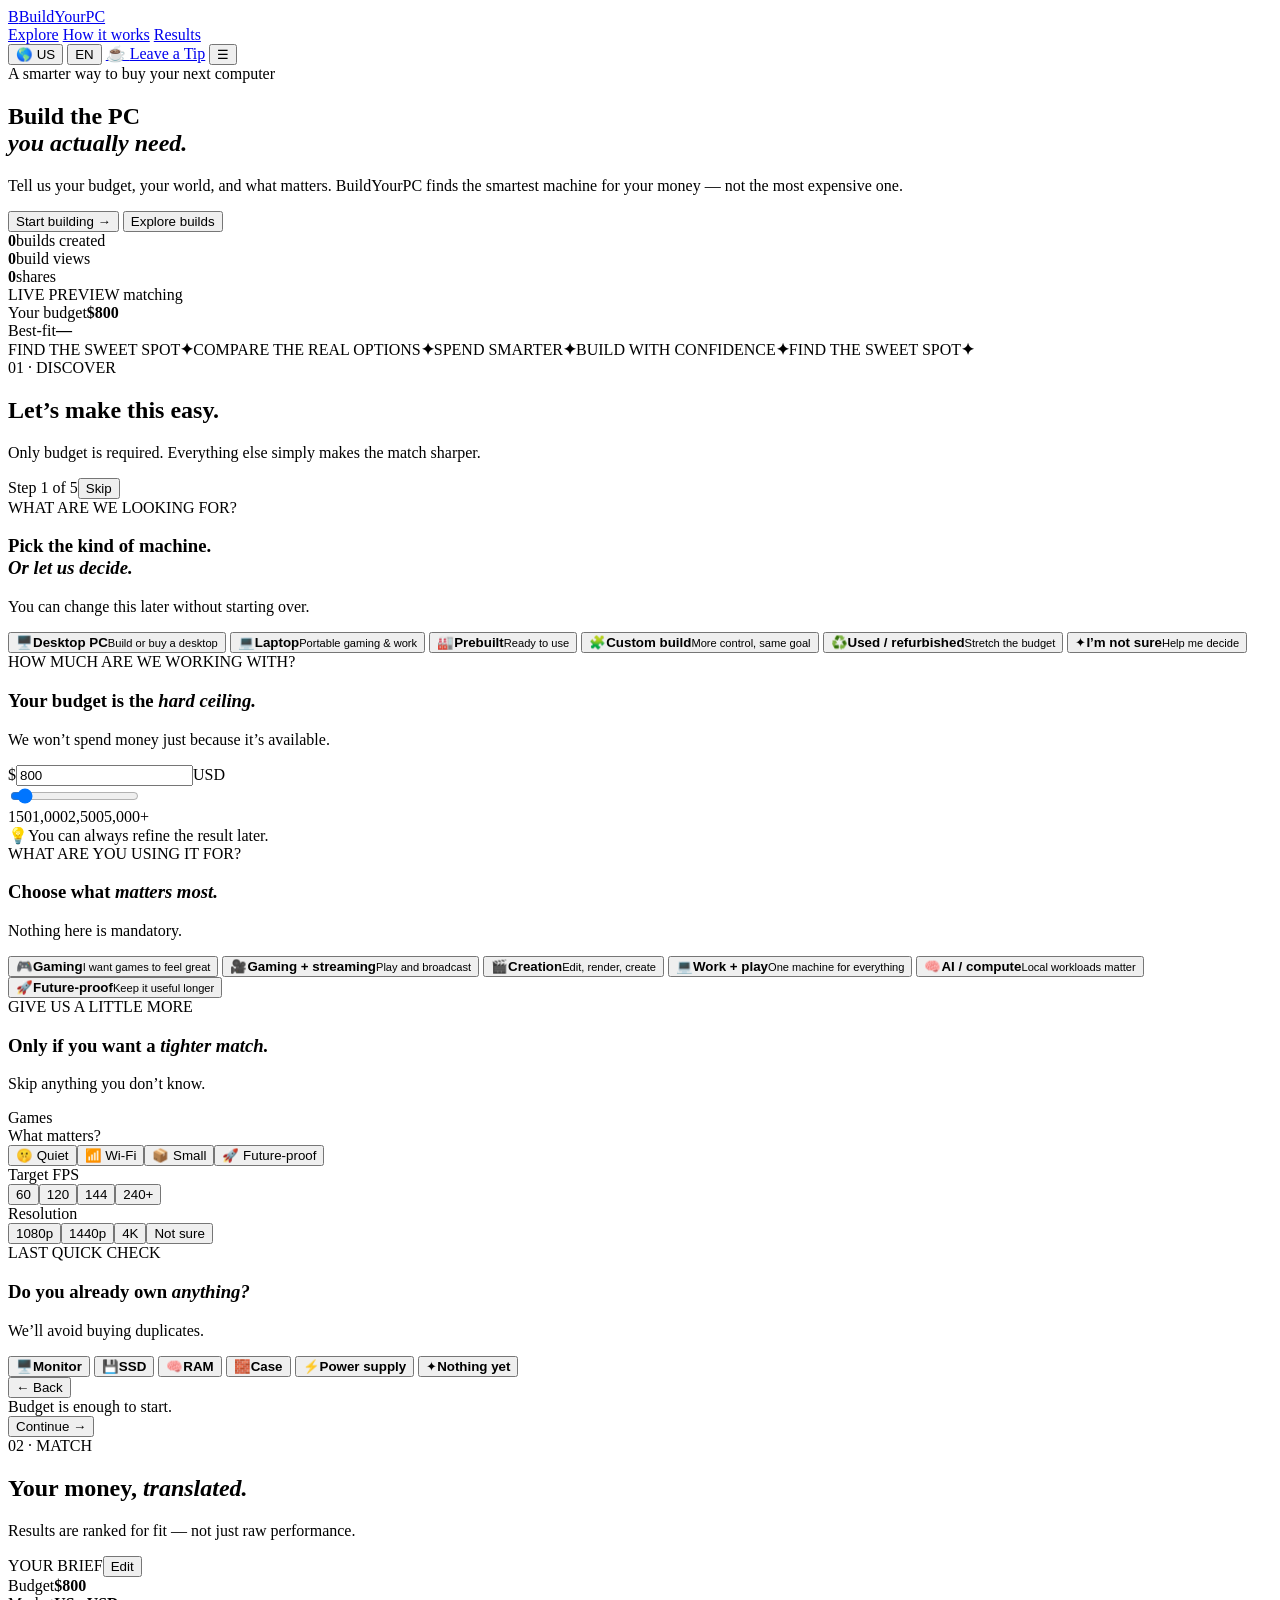
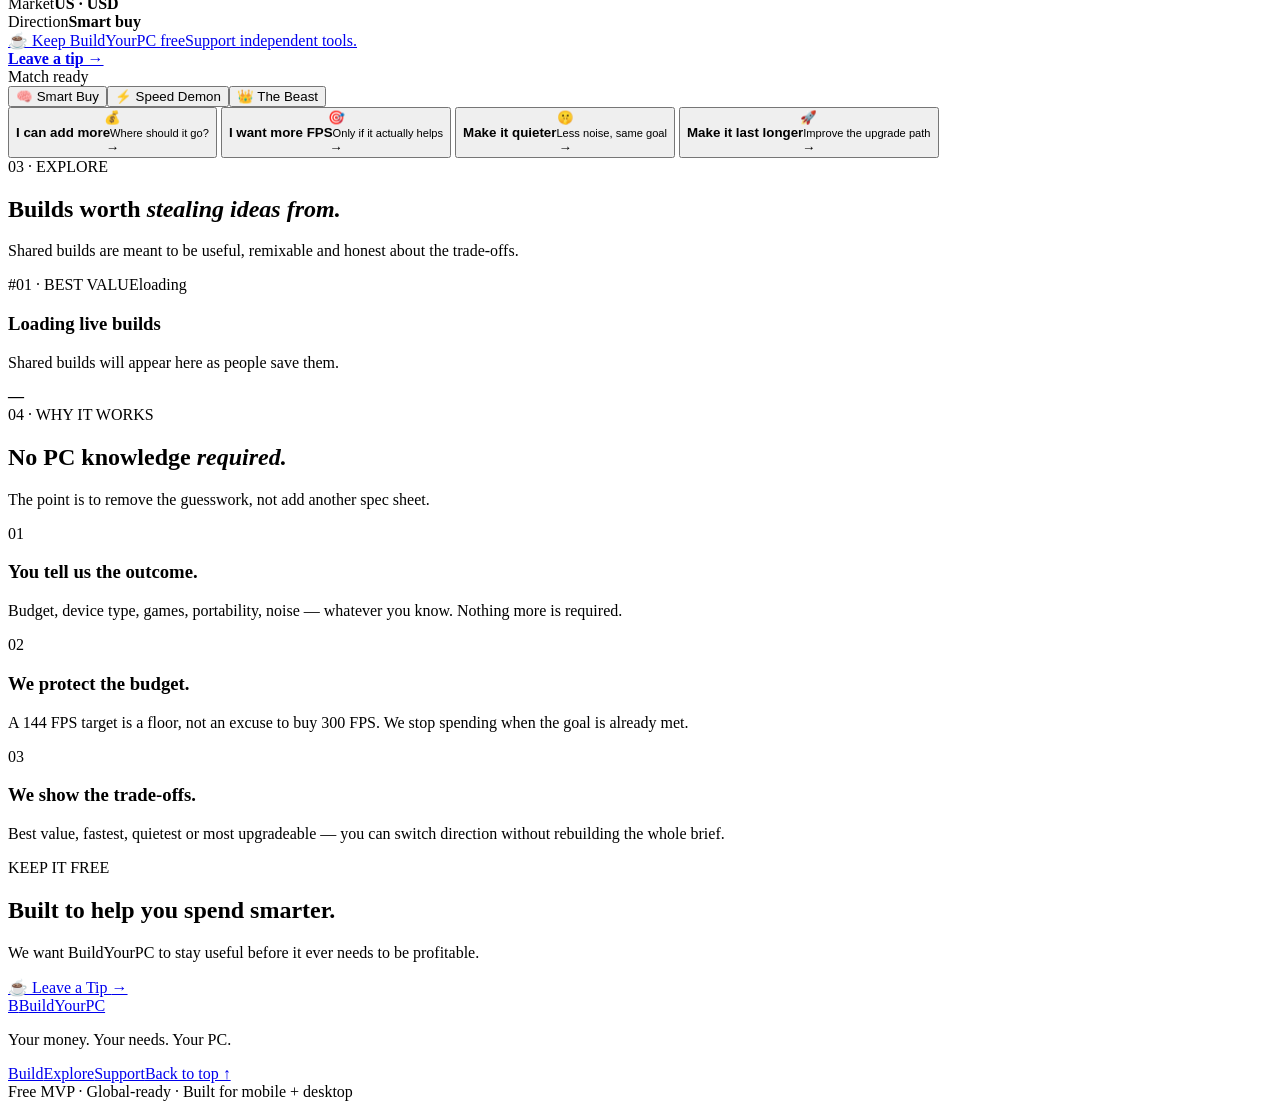
==== frontend/index.html @ 0875a418 "Add files via upload" ====
<!doctype html>
<html lang="en">
<head>
<script>(function(){try{const l=localStorage.getItem("byp_language");const rtl=["ar","ur","fa","he"];if(l){document.documentElement.lang=l;document.documentElement.dir=rtl.includes(l)?"rtl":"ltr"}}catch(e){}})();</script>
  <meta charset="utf-8">
  <meta name="viewport" content="width=device-width, initial-scale=1, viewport-fit=cover">
  <meta name="description" content="BuildYourPC finds the PC, laptop or prebuilt that fits your budget, needs, games and market.">
  <meta property="og:title" content="BuildYourPC — Your money. Your needs. Your PC.">
  <meta property="og:description" content="Discover the smartest PC for your money, compare prices and share your build.">
  <meta name="theme-color" content="#08080b">
  <title>BuildYourPC — Your money. Your needs. Your PC.</title>
  <link rel="icon" href="data:image/svg+xml,<svg xmlns=%22http://www.w3.org/2000/svg%22 viewBox=%220 0 100 100%22><rect width=%22100%22 height=%22100%22 rx=%2228%22 fill=%22%2308080b%22/><path d=%22M25 56c0-16 12-30 28-30h22v16H53c-7 0-12 6-12 14s5 14 12 14h22v16H53c-16 0-28-14-28-30Z%22 fill=%22%239b5cff%22/></svg>">
  <link rel="preconnect" href="https://fonts.googleapis.com">
  <link rel="preconnect" href="https://fonts.gstatic.com" crossorigin>
  <link href="https://fonts.googleapis.com/css2?family=Inter:wght@400;500;600;700;800&family=Manrope:wght@600;700;800&display=swap" rel="stylesheet">
  <link rel="stylesheet" href="/styles.css?v=6">
</head>
<body>
<div id="toast" class="toast" role="status" aria-live="polite"></div>
<div class="ambient ambient-a"></div><div class="ambient ambient-b"></div>

<header class="topbar">
  <a class="brand" href="#top" aria-label="BuildYourPC home">
    <span class="brand-mark">B</span><span>BuildYourPC</span>
  </a>
  <nav class="desktop-nav">
    <a href="#explore">Explore</a>
    <a href="#how">How it works</a>
    <a href="#results">Results</a>
  </nav>
  <div class="top-actions">
    <button class="icon-btn" id="countryBtn" aria-haspopup="dialog" aria-label="Change country">🌎 <span id="countryLabel">US</span></button>
    <button class="icon-btn" id="langBtn" aria-haspopup="dialog" aria-label="Change language">EN</button>
    <a class="tip-btn" href="https://ko-fi.com/simbawwyy00" target="_blank" rel="noopener">☕ <span>Leave a Tip</span></a>
    <button class="mobile-menu" id="menuBtn" aria-label="Open menu">☰</button>
  </div>
</header>

<main id="top">
  <section class="hero shell">
    <div class="hero-copy reveal">
      <div class="eyebrow"><span class="live-dot"></span> A smarter way to buy your next computer</div>
      <h1>Build the PC<br><em>you actually need.</em></h1>
      <p class="hero-sub">Tell us your budget, your world, and what matters. BuildYourPC finds the smartest machine for your money — not the most expensive one.</p>
      <div class="hero-ctas">
        <button class="primary-btn" id="startBtn">Start building <span>→</span></button>
        <button class="ghost-btn" id="exploreBtn">Explore builds</button>
      </div>
      <div class="hero-proof">
        <div><strong id="statBuilds">0</strong><span>builds created</span></div>
        <div><strong id="statViews">0</strong><span>build views</span></div>
        <div><strong id="statShares">0</strong><span>shares</span></div>
      </div>
    </div>
    <div class="hero-visual reveal delay-1">
      <div class="hero-orbit orbit-1"></div><div class="hero-orbit orbit-2"></div>
      <div class="build-preview-card">
        <div class="preview-top"><span class="tiny-label">LIVE PREVIEW</span><span class="status-pill"><i></i> matching</span></div>
        <div class="pc-silhouette">
          <div class="pc-frame"><div class="pc-window"></div><div class="pc-light"></div><div class="pc-bars"><span></span><span></span><span></span></div></div>
          <div class="pc-screen"><div class="screen-glow"></div><div class="screen-lines"><span></span><span></span><span></span></div></div>
        </div>
        <div class="preview-bottom"><div><span class="muted">Your budget</span><strong id="heroBudget">$800</strong></div><div><span class="muted">Best-fit</span><strong id="heroFit">—</strong></div></div>
      </div>
    </div>
  </section>

  <section class="marquee-band"><div class="marquee-track"><span>FIND THE SWEET SPOT</span><b>✦</b><span>COMPARE THE REAL OPTIONS</span><b>✦</b><span>SPEND SMARTER</span><b>✦</b><span>BUILD WITH CONFIDENCE</span><b>✦</b><span>FIND THE SWEET SPOT</span><b>✦</b></div></section>

  <section class="section shell" id="builder">
    <div class="section-head reveal"><div><span class="section-kicker">01 · DISCOVER</span><h2>Let’s make this easy.</h2></div><p>Only budget is required. Everything else simply makes the match sharper.</p></div>

    <div class="wizard-card reveal delay-1">
      <div class="wizard-progress"><div class="wizard-progress-fill" id="progressFill"></div></div>
      <div class="wizard-meta"><span id="stepLabel">Step 1 of 5</span><button class="mini-link" id="skipStep">Skip</button></div>

      <div class="wizard-step active" data-step="1">
        <div class="step-copy"><span class="step-kicker">WHAT ARE WE LOOKING FOR?</span><h3>Pick the kind of machine.<br><em>Or let us decide.</em></h3><p>You can change this later without starting over.</p></div>
        <div class="choice-grid device-grid">
          <button class="choice-card" data-device="desktop"><span class="choice-icon">🖥️</span><strong>Desktop PC</strong><small>Build or buy a desktop</small></button>
          <button class="choice-card" data-device="laptop"><span class="choice-icon">💻</span><strong>Laptop</strong><small>Portable gaming & work</small></button>
          <button class="choice-card" data-device="prebuilt"><span class="choice-icon">🏭</span><strong>Prebuilt</strong><small>Ready to use</small></button>
          <button class="choice-card" data-device="custom"><span class="choice-icon">🧩</span><strong>Custom build</strong><small>More control, same goal</small></button>
          <button class="choice-card" data-device="used"><span class="choice-icon">♻️</span><strong>Used / refurbished</strong><small>Stretch the budget</small></button>
          <button class="choice-card" data-device="not_sure"><span class="choice-icon">✦</span><strong>I’m not sure</strong><small>Help me decide</small></button>
        </div>
      </div>

      <div class="wizard-step" data-step="2">
        <div class="step-copy"><span class="step-kicker">HOW MUCH ARE WE WORKING WITH?</span><h3>Your budget is the <em>hard ceiling.</em></h3><p>We won’t spend money just because it’s available.</p></div>
        <div class="budget-zone">
          <div class="budget-display"><span id="currencySymbol">$</span><input id="budgetInput" inputmode="decimal" value="800" aria-label="Budget"><span class="budget-currency" id="budgetCurrency">USD</span></div>
          <input type="range" id="budgetSlider" min="150" max="10000" step="10" value="800" aria-label="Budget slider">
          <div class="range-labels"><span>150</span><span>1,000</span><span>2,500</span><span>5,000+</span></div>
          <div class="budget-note"><span>💡</span><span>You can always refine the result later.</span></div>
        </div>
      </div>

      <div class="wizard-step" data-step="3">
        <div class="step-copy"><span class="step-kicker">WHAT ARE YOU USING IT FOR?</span><h3>Choose what <em>matters most.</em></h3><p>Nothing here is mandatory.</p></div>
        <div class="choice-grid goal-grid">
          <button class="choice-card toggle-card" data-goal="Gaming"><span class="choice-icon">🎮</span><strong>Gaming</strong><small>I want games to feel great</small></button>
          <button class="choice-card toggle-card" data-goal="Streaming"><span class="choice-icon">🎥</span><strong>Gaming + streaming</strong><small>Play and broadcast</small></button>
          <button class="choice-card toggle-card" data-goal="Creation"><span class="choice-icon">🎬</span><strong>Creation</strong><small>Edit, render, create</small></button>
          <button class="choice-card toggle-card" data-goal="Work"><span class="choice-icon">💻</span><strong>Work + play</strong><small>One machine for everything</small></button>
          <button class="choice-card toggle-card" data-goal="AI"><span class="choice-icon">🧠</span><strong>AI / compute</strong><small>Local workloads matter</small></button>
          <button class="choice-card toggle-card" data-goal="Future-proof"><span class="choice-icon">🚀</span><strong>Future-proof</strong><small>Keep it useful longer</small></button>
        </div>
      </div>

      <div class="wizard-step" data-step="4">
        <div class="step-copy"><span class="step-kicker">GIVE US A LITTLE MORE</span><h3>Only if you want a <em>tighter match.</em></h3><p>Skip anything you don’t know.</p></div>
        <div class="optional-grid">
          <div class="mini-panel"><div class="panel-label">Games</div><div class="tag-cloud" id="gameTags"></div></div>
          <div class="mini-panel"><div class="panel-label">What matters?</div><div class="tag-cloud"><button class="tag" data-pref="Quiet">🤫 Quiet</button><button class="tag" data-pref="Wi-Fi">📶 Wi-Fi</button><button class="tag" data-pref="Small">📦 Small</button><button class="tag" data-pref="Future-proof">🚀 Future-proof</button></div></div>
          <div class="mini-panel"><div class="panel-label">Target FPS</div><div class="seg-row"><button class="seg" data-fps="60">60</button><button class="seg" data-fps="120">120</button><button class="seg" data-fps="144">144</button><button class="seg" data-fps="240">240+</button></div></div>
          <div class="mini-panel"><div class="panel-label">Resolution</div><div class="seg-row"><button class="seg" data-res="1080p">1080p</button><button class="seg" data-res="1440p">1440p</button><button class="seg" data-res="4K">4K</button><button class="seg" data-res="smart">Not sure</button></div></div>
          <div class="mini-panel laptop-extras" id="laptopExtras" hidden><div class="panel-label">Laptop priorities</div><div class="tag-cloud"><button class="tag" data-lpref="Lightweight">🪶 Lightweight</button><button class="tag" data-lpref="Long battery">🔋 Long battery</button><button class="tag" data-lpref="High refresh">⚡ High refresh</button><button class="tag" data-lpref="Large screen">🖥️ Large screen</button><button class="tag" data-lpref="Creator">🎨 Creator</button><button class="tag" data-lpref="Portable">🎒 Portable</button></div></div>
        </div>
      </div>

      <div class="wizard-step" data-step="5">
        <div class="step-copy"><span class="step-kicker">LAST QUICK CHECK</span><h3>Do you already own <em>anything?</em></h3><p>We’ll avoid buying duplicates.</p></div>
        <div class="choice-grid existing-grid">
          <button class="choice-card toggle-card" data-existing="Monitor"><span class="choice-icon">🖥️</span><strong>Monitor</strong></button>
          <button class="choice-card toggle-card" data-existing="SSD"><span class="choice-icon">💾</span><strong>SSD</strong></button>
          <button class="choice-card toggle-card" data-existing="RAM"><span class="choice-icon">🧠</span><strong>RAM</strong></button>
          <button class="choice-card toggle-card" data-existing="Case"><span class="choice-icon">🧱</span><strong>Case</strong></button>
          <button class="choice-card toggle-card" data-existing="PSU"><span class="choice-icon">⚡</span><strong>Power supply</strong></button>
          <button class="choice-card toggle-card" data-existing="Nothing"><span class="choice-icon">✦</span><strong>Nothing yet</strong></button>
        </div>
      </div>

      <div class="wizard-actions"><button class="back-btn" id="backBtn">← Back</button><div class="wizard-side-note" id="wizardNote">Budget is enough to start.</div><button class="primary-btn" id="nextBtn">Continue <span>→</span></button></div>
    </div>
  </section>

  <section class="section result-shell shell" id="results">
    <div class="section-head reveal"><div><span class="section-kicker">02 · MATCH</span><h2>Your money, <em>translated.</em></h2></div><p>Results are ranked for fit — not just raw performance.</p></div>
    <div class="result-layout">
      <aside class="result-summary reveal"><div class="summary-card"><div class="summary-top"><span class="tiny-label">YOUR BRIEF</span><button class="mini-link" id="editBtn">Edit</button></div><div id="briefChips" class="brief-chips"></div><div class="summary-budget"><span>Budget</span><strong id="summaryBudget">$800</strong></div><div class="summary-line"><span>Market</span><strong id="summaryMarket">US · USD</strong></div><div class="summary-line"><span>Direction</span><strong id="summaryDirection">Smart buy</strong></div></div><a class="tip-card" href="https://ko-fi.com/simbawwyy00" target="_blank" rel="noopener"><div><span class="tip-title">☕ Keep BuildYourPC free</span><span>Support independent tools.</span></div><strong>Leave a tip →</strong></a></aside>
      <div class="results-main">
        <div class="result-switcher reveal"><div class="result-title"><span class="live-dot"></span> Match ready</div><div class="preset-tabs"><button class="preset-tab active" data-preset="smart">🧠 Smart Buy</button><button class="preset-tab" data-preset="speed">⚡ Speed Demon</button><button class="preset-tab" data-preset="beast">👑 The Beast</button></div></div>
        <div id="resultCard" class="result-card reveal delay-1"></div>
        <div class="whatif-grid reveal delay-2">
          <button class="whatif-card" data-whatif="500"><span>💰</span><div><strong id="whatIfBudgetTitle">I can add more</strong><small>Where should it go?</small></div><b>→</b></button>
          <button class="whatif-card" data-whatif="fps"><span>🎯</span><div><strong>I want more FPS</strong><small>Only if it actually helps</small></div><b>→</b></button>
          <button class="whatif-card" data-whatif="quiet"><span>🤫</span><div><strong>Make it quieter</strong><small>Less noise, same goal</small></div><b>→</b></button>
          <button class="whatif-card" data-whatif="future"><span>🚀</span><div><strong>Make it last longer</strong><small>Improve the upgrade path</small></div><b>→</b></button>
        </div>
      </div>
    </div>
  </section>

  <section class="section shell" id="explore">
    <div class="section-head reveal"><div><span class="section-kicker">03 · EXPLORE</span><h2>Builds worth <em>stealing ideas from.</em></h2></div><p>Shared builds are meant to be useful, remixable and honest about the trade-offs.</p></div>
    <div class="explore-grid" id="exploreGrid">
      <article class="explore-card featured reveal"><div class="explore-top"><span class="rank-pill">#01 · BEST VALUE</span><span>loading</span></div><div class="fake-rig"><div class="fake-monitor"></div><div class="fake-case"></div><div class="fake-desk"></div></div><div class="explore-meta"><div><h3>Loading live builds</h3><p>Shared builds will appear here as people save them.</p></div><strong>—</strong></div></article>
    </div>
  </section>

  <section class="section shell" id="how">
    <div class="section-head reveal"><div><span class="section-kicker">04 · WHY IT WORKS</span><h2>No PC knowledge <em>required.</em></h2></div><p>The point is to remove the guesswork, not add another spec sheet.</p></div>
    <div class="how-grid">
      <article class="how-card reveal"><span>01</span><h3>You tell us the outcome.</h3><p>Budget, device type, games, portability, noise — whatever you know. Nothing more is required.</p></article>
      <article class="how-card reveal delay-1"><span>02</span><h3>We protect the budget.</h3><p>A 144 FPS target is a floor, not an excuse to buy 300 FPS. We stop spending when the goal is already met.</p></article>
      <article class="how-card reveal delay-2"><span>03</span><h3>We show the trade-offs.</h3><p>Best value, fastest, quietest or most upgradeable — you can switch direction without rebuilding the whole brief.</p></article>
    </div>
  </section>

  <section class="section shell tip-section">
    <div class="tip-large reveal"><div><span class="section-kicker">KEEP IT FREE</span><h2>Built to help you spend smarter.</h2><p>We want BuildYourPC to stay useful before it ever needs to be profitable.</p></div><a class="primary-btn" href="https://ko-fi.com/simbawwyy00" target="_blank" rel="noopener">☕ Leave a Tip <span>→</span></a></div>
  </section>
</main>

<footer class="footer shell"><div><a class="brand" href="#top"><span class="brand-mark">B</span><span>BuildYourPC</span></a><p>Your money. Your needs. Your PC.</p></div><div class="footer-links"><a href="#builder">Build</a><a href="#explore">Explore</a><a href="https://ko-fi.com/simbawwyy00" target="_blank" rel="noopener">Support</a><a href="#top">Back to top ↑</a></div><div class="footer-meta">Free MVP · Global-ready · Built for mobile + desktop</div></footer>

<div class="overlay" id="overlay" hidden></div>
<div class="language-dock" id="languageDock" hidden><div class="dock-head"><div><span class="section-kicker">LANGUAGE</span><h3>Speak your way.</h3></div><button class="close-dock" data-close>✕</button></div><input class="dock-search" id="langSearch" placeholder="Search language..."><div id="langList" class="dock-list"></div></div>
<div class="country-dock" id="countryDock" hidden><div class="dock-head"><div><span class="section-kicker">MARKET</span><h3>Where are we shopping?</h3></div><button class="close-dock" data-close>✕</button></div><input class="dock-search" id="countrySearch" placeholder="Search country..."><div id="countryList" class="dock-list"></div></div>

<script src="/config.js?v=6"></script><script src="/app.js?v=6"></script>
</body>
</html>
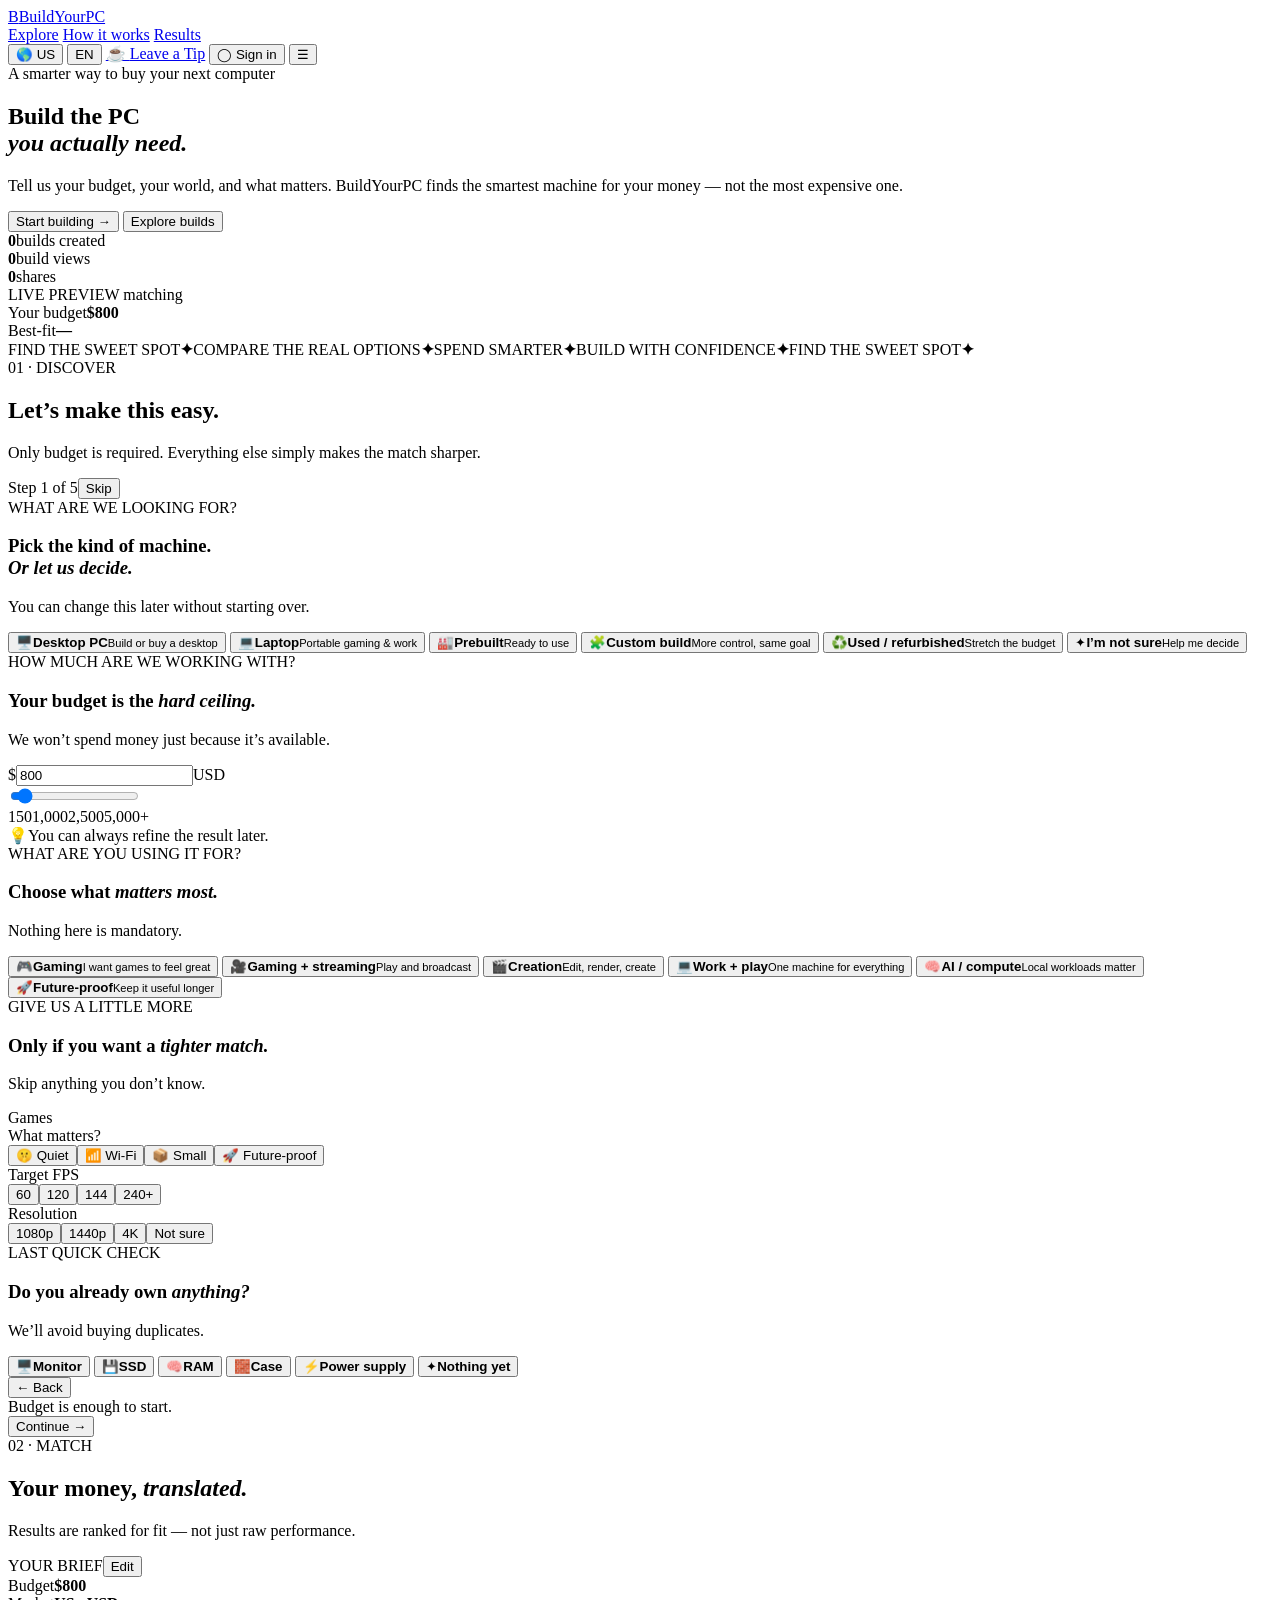
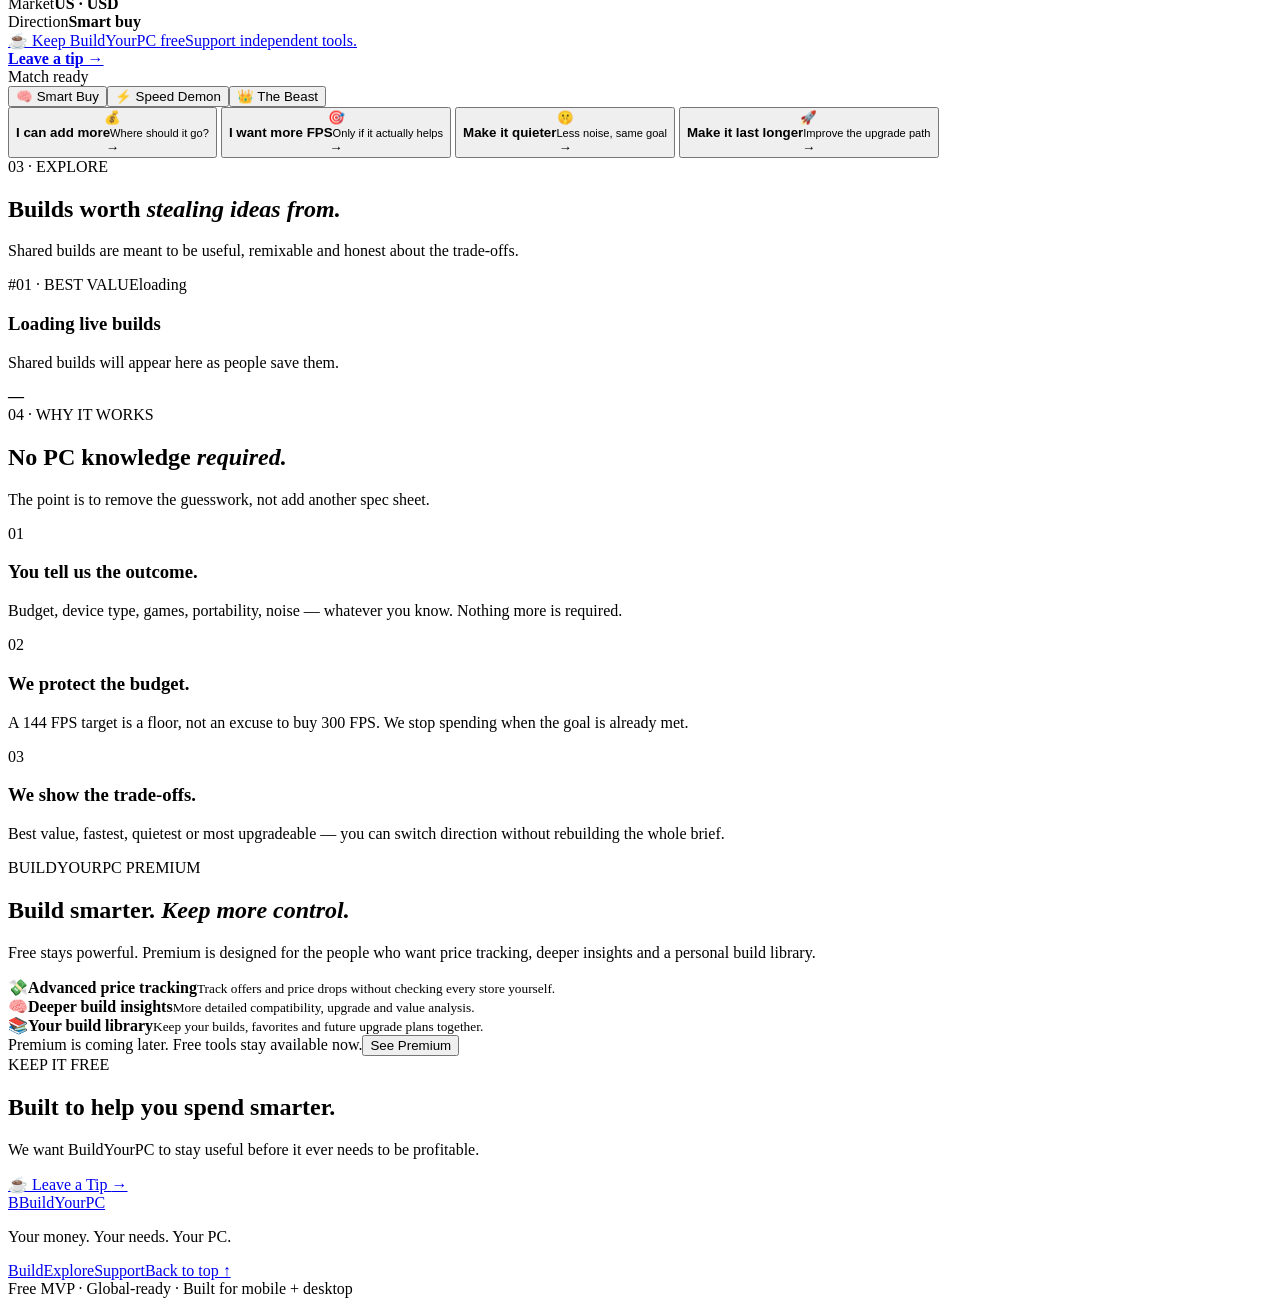
==== commit 242b032b: "Add files via upload" ====
--- a/frontend/index.html
+++ b/frontend/index.html
@@ -13,7 +13,7 @@
   <link rel="preconnect" href="https://fonts.googleapis.com">
   <link rel="preconnect" href="https://fonts.gstatic.com" crossorigin>
   <link href="https://fonts.googleapis.com/css2?family=Inter:wght@400;500;600;700;800&family=Manrope:wght@600;700;800&display=swap" rel="stylesheet">
-  <link rel="stylesheet" href="/styles.css?v=6">
+  <link rel="stylesheet" href="/styles.css?v=7">
 </head>
 <body>
 <div id="toast" class="toast" role="status" aria-live="polite"></div>
@@ -32,6 +32,7 @@
     <button class="icon-btn" id="countryBtn" aria-haspopup="dialog" aria-label="Change country">🌎 <span id="countryLabel">US</span></button>
     <button class="icon-btn" id="langBtn" aria-haspopup="dialog" aria-label="Change language">EN</button>
     <a class="tip-btn" href="https://ko-fi.com/simbawwyy00" target="_blank" rel="noopener">☕ <span>Leave a Tip</span></a>
+    <button class="account-btn" id="accountBtn" aria-haspopup="dialog">◯ <span id="accountLabel">Sign in</span></button>
     <button class="mobile-menu" id="menuBtn" aria-label="Open menu">☰</button>
   </div>
 </header>
@@ -168,6 +169,22 @@
     </div>
   </section>
 
+  <section class="section shell premium-section" id="premium">
+    <div class="premium-card reveal">
+      <div>
+        <span class="section-kicker">BUILDYOURPC PREMIUM</span>
+        <h2>Build smarter. <em>Keep more control.</em></h2>
+        <p>Free stays powerful. Premium is designed for the people who want price tracking, deeper insights and a personal build library.</p>
+      </div>
+      <div class="premium-grid">
+        <div><span>💸</span><strong>Advanced price tracking</strong><small>Track offers and price drops without checking every store yourself.</small></div>
+        <div><span>🧠</span><strong>Deeper build insights</strong><small>More detailed compatibility, upgrade and value analysis.</small></div>
+        <div><span>📚</span><strong>Your build library</strong><small>Keep your builds, favorites and future upgrade plans together.</small></div>
+      </div>
+      <div class="premium-bottom"><span id="premiumStatusText">Premium is coming later. Free tools stay available now.</span><button class="ghost-btn" id="premiumBtn">See Premium</button></div>
+    </div>
+  </section>
+
   <section class="section shell tip-section">
     <div class="tip-large reveal"><div><span class="section-kicker">KEEP IT FREE</span><h2>Built to help you spend smarter.</h2><p>We want BuildYourPC to stay useful before it ever needs to be profitable.</p></div><a class="primary-btn" href="https://ko-fi.com/simbawwyy00" target="_blank" rel="noopener">☕ Leave a Tip <span>→</span></a></div>
   </section>
@@ -179,6 +196,37 @@
 <div class="language-dock" id="languageDock" hidden><div class="dock-head"><div><span class="section-kicker">LANGUAGE</span><h3>Speak your way.</h3></div><button class="close-dock" data-close>✕</button></div><input class="dock-search" id="langSearch" placeholder="Search language..."><div id="langList" class="dock-list"></div></div>
 <div class="country-dock" id="countryDock" hidden><div class="dock-head"><div><span class="section-kicker">MARKET</span><h3>Where are we shopping?</h3></div><button class="close-dock" data-close>✕</button></div><input class="dock-search" id="countrySearch" placeholder="Search country..."><div id="countryList" class="dock-list"></div></div>
 
-<script src="/config.js?v=6"></script><script src="/app.js?v=6"></script>
+<div class="auth-modal" id="authModal" hidden>
+  <div class="auth-card">
+    <button class="close-dock auth-close" data-auth-close>✕</button>
+    <div id="authLoggedOut">
+      <span class="section-kicker">YOUR BUILDYOURPC ACCOUNT</span>
+      <h3 id="authTitle">Save your builds. Keep your progress.</h3>
+      <p id="authSubtitle">Create a free account to keep your builds and favorites in one place.</p>
+      <div class="auth-tabs"><button class="auth-tab active" data-auth-mode="login">Sign in</button><button class="auth-tab" data-auth-mode="register">Create account</button></div>
+      <form id="authForm" class="auth-form">
+        <label><span>Email</span><input id="authEmail" type="email" autocomplete="email" required placeholder="you@example.com"></label>
+        <label id="authNameRow" hidden><span>Display name</span><input id="authName" type="text" autocomplete="name" maxlength="60" placeholder="Your name"></label>
+        <label><span>Password</span><input id="authPassword" type="password" autocomplete="current-password" minlength="8" required placeholder="8+ characters"></label>
+        <button class="primary-btn" type="submit" id="authSubmit">Sign in <span>→</span></button>
+        <small class="auth-note">Your password is securely hashed on the server. We never display it back to you.</small>
+      </form>
+      <div id="authError" class="auth-error" hidden></div>
+    </div>
+    <div id="authLoggedIn" hidden>
+      <span class="section-kicker">YOUR ACCOUNT</span>
+      <h3 id="accountWelcome">Welcome back.</h3>
+      <div class="account-plan"><span id="accountPlan">FREE</span><strong id="accountEmail">—</strong></div>
+      <div class="account-actions">
+        <button class="ghost-btn" id="viewAccountBuilds">My saved builds</button>
+        <button class="ghost-btn" id="accountPremium">Premium</button>
+        <button class="ghost-btn" id="logoutBtn">Sign out</button>
+      </div>
+      <div id="accountContent" class="account-content"></div>
+    </div>
+  </div>
+</div>
+
+<script src="/config.js?v=7"></script><script src="/app.js?v=7"></script>
 </body>
 </html>
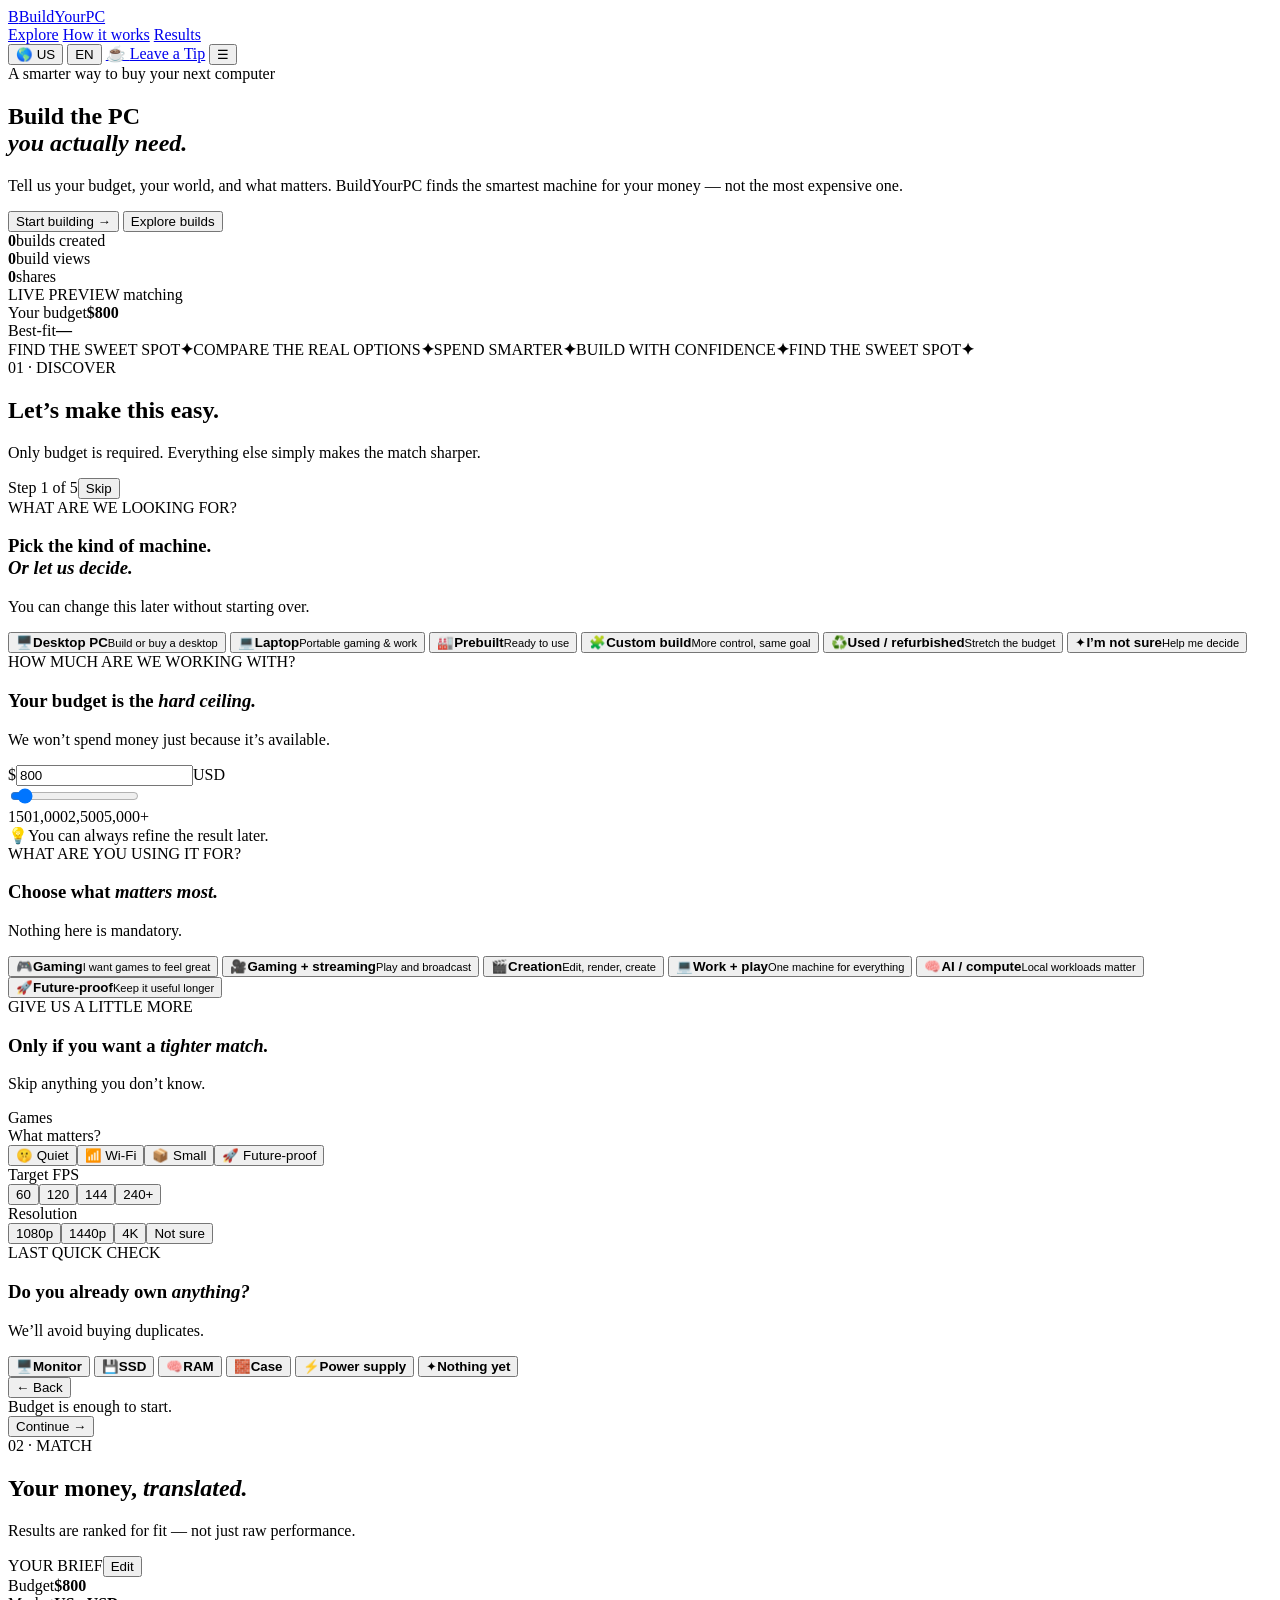
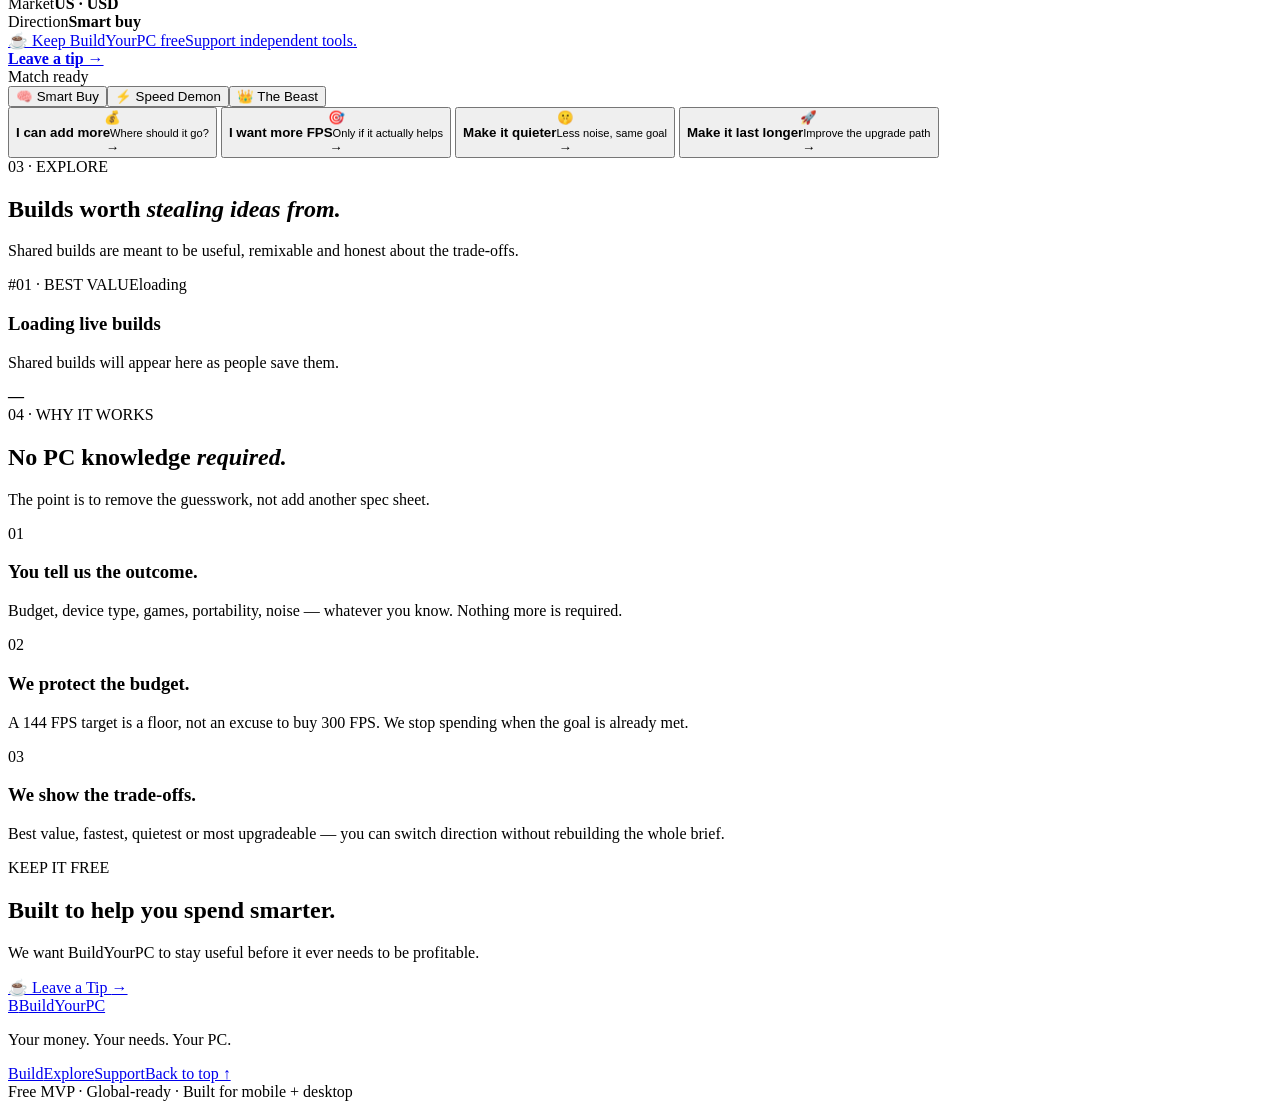
==== commit 788a6d3e: "Add files via upload" ====
--- a/frontend/index.html
+++ b/frontend/index.html
@@ -13,7 +13,7 @@
   <link rel="preconnect" href="https://fonts.googleapis.com">
   <link rel="preconnect" href="https://fonts.gstatic.com" crossorigin>
   <link href="https://fonts.googleapis.com/css2?family=Inter:wght@400;500;600;700;800&family=Manrope:wght@600;700;800&display=swap" rel="stylesheet">
-  <link rel="stylesheet" href="/styles.css?v=7">
+  <link rel="stylesheet" href="/styles.css?v=6">
 </head>
 <body>
 <div id="toast" class="toast" role="status" aria-live="polite"></div>
@@ -32,7 +32,6 @@
     <button class="icon-btn" id="countryBtn" aria-haspopup="dialog" aria-label="Change country">🌎 <span id="countryLabel">US</span></button>
     <button class="icon-btn" id="langBtn" aria-haspopup="dialog" aria-label="Change language">EN</button>
     <a class="tip-btn" href="https://ko-fi.com/simbawwyy00" target="_blank" rel="noopener">☕ <span>Leave a Tip</span></a>
-    <button class="account-btn" id="accountBtn" aria-haspopup="dialog">◯ <span id="accountLabel">Sign in</span></button>
     <button class="mobile-menu" id="menuBtn" aria-label="Open menu">☰</button>
   </div>
 </header>
@@ -169,22 +168,6 @@
     </div>
   </section>
 
-  <section class="section shell premium-section" id="premium">
-    <div class="premium-card reveal">
-      <div>
-        <span class="section-kicker">BUILDYOURPC PREMIUM</span>
-        <h2>Build smarter. <em>Keep more control.</em></h2>
-        <p>Free stays powerful. Premium is designed for the people who want price tracking, deeper insights and a personal build library.</p>
-      </div>
-      <div class="premium-grid">
-        <div><span>💸</span><strong>Advanced price tracking</strong><small>Track offers and price drops without checking every store yourself.</small></div>
-        <div><span>🧠</span><strong>Deeper build insights</strong><small>More detailed compatibility, upgrade and value analysis.</small></div>
-        <div><span>📚</span><strong>Your build library</strong><small>Keep your builds, favorites and future upgrade plans together.</small></div>
-      </div>
-      <div class="premium-bottom"><span id="premiumStatusText">Premium is coming later. Free tools stay available now.</span><button class="ghost-btn" id="premiumBtn">See Premium</button></div>
-    </div>
-  </section>
-
   <section class="section shell tip-section">
     <div class="tip-large reveal"><div><span class="section-kicker">KEEP IT FREE</span><h2>Built to help you spend smarter.</h2><p>We want BuildYourPC to stay useful before it ever needs to be profitable.</p></div><a class="primary-btn" href="https://ko-fi.com/simbawwyy00" target="_blank" rel="noopener">☕ Leave a Tip <span>→</span></a></div>
   </section>
@@ -196,37 +179,6 @@
 <div class="language-dock" id="languageDock" hidden><div class="dock-head"><div><span class="section-kicker">LANGUAGE</span><h3>Speak your way.</h3></div><button class="close-dock" data-close>✕</button></div><input class="dock-search" id="langSearch" placeholder="Search language..."><div id="langList" class="dock-list"></div></div>
 <div class="country-dock" id="countryDock" hidden><div class="dock-head"><div><span class="section-kicker">MARKET</span><h3>Where are we shopping?</h3></div><button class="close-dock" data-close>✕</button></div><input class="dock-search" id="countrySearch" placeholder="Search country..."><div id="countryList" class="dock-list"></div></div>
 
-<div class="auth-modal" id="authModal" hidden>
-  <div class="auth-card">
-    <button class="close-dock auth-close" data-auth-close>✕</button>
-    <div id="authLoggedOut">
-      <span class="section-kicker">YOUR BUILDYOURPC ACCOUNT</span>
-      <h3 id="authTitle">Save your builds. Keep your progress.</h3>
-      <p id="authSubtitle">Create a free account to keep your builds and favorites in one place.</p>
-      <div class="auth-tabs"><button class="auth-tab active" data-auth-mode="login">Sign in</button><button class="auth-tab" data-auth-mode="register">Create account</button></div>
-      <form id="authForm" class="auth-form">
-        <label><span>Email</span><input id="authEmail" type="email" autocomplete="email" required placeholder="you@example.com"></label>
-        <label id="authNameRow" hidden><span>Display name</span><input id="authName" type="text" autocomplete="name" maxlength="60" placeholder="Your name"></label>
-        <label><span>Password</span><input id="authPassword" type="password" autocomplete="current-password" minlength="8" required placeholder="8+ characters"></label>
-        <button class="primary-btn" type="submit" id="authSubmit">Sign in <span>→</span></button>
-        <small class="auth-note">Your password is securely hashed on the server. We never display it back to you.</small>
-      </form>
-      <div id="authError" class="auth-error" hidden></div>
-    </div>
-    <div id="authLoggedIn" hidden>
-      <span class="section-kicker">YOUR ACCOUNT</span>
-      <h3 id="accountWelcome">Welcome back.</h3>
-      <div class="account-plan"><span id="accountPlan">FREE</span><strong id="accountEmail">—</strong></div>
-      <div class="account-actions">
-        <button class="ghost-btn" id="viewAccountBuilds">My saved builds</button>
-        <button class="ghost-btn" id="accountPremium">Premium</button>
-        <button class="ghost-btn" id="logoutBtn">Sign out</button>
-      </div>
-      <div id="accountContent" class="account-content"></div>
-    </div>
-  </div>
-</div>
-
-<script src="/config.js?v=7"></script><script src="/app.js?v=7"></script>
+<script src="/config.js?v=6"></script><script src="/app.js?v=6"></script>
 </body>
 </html>
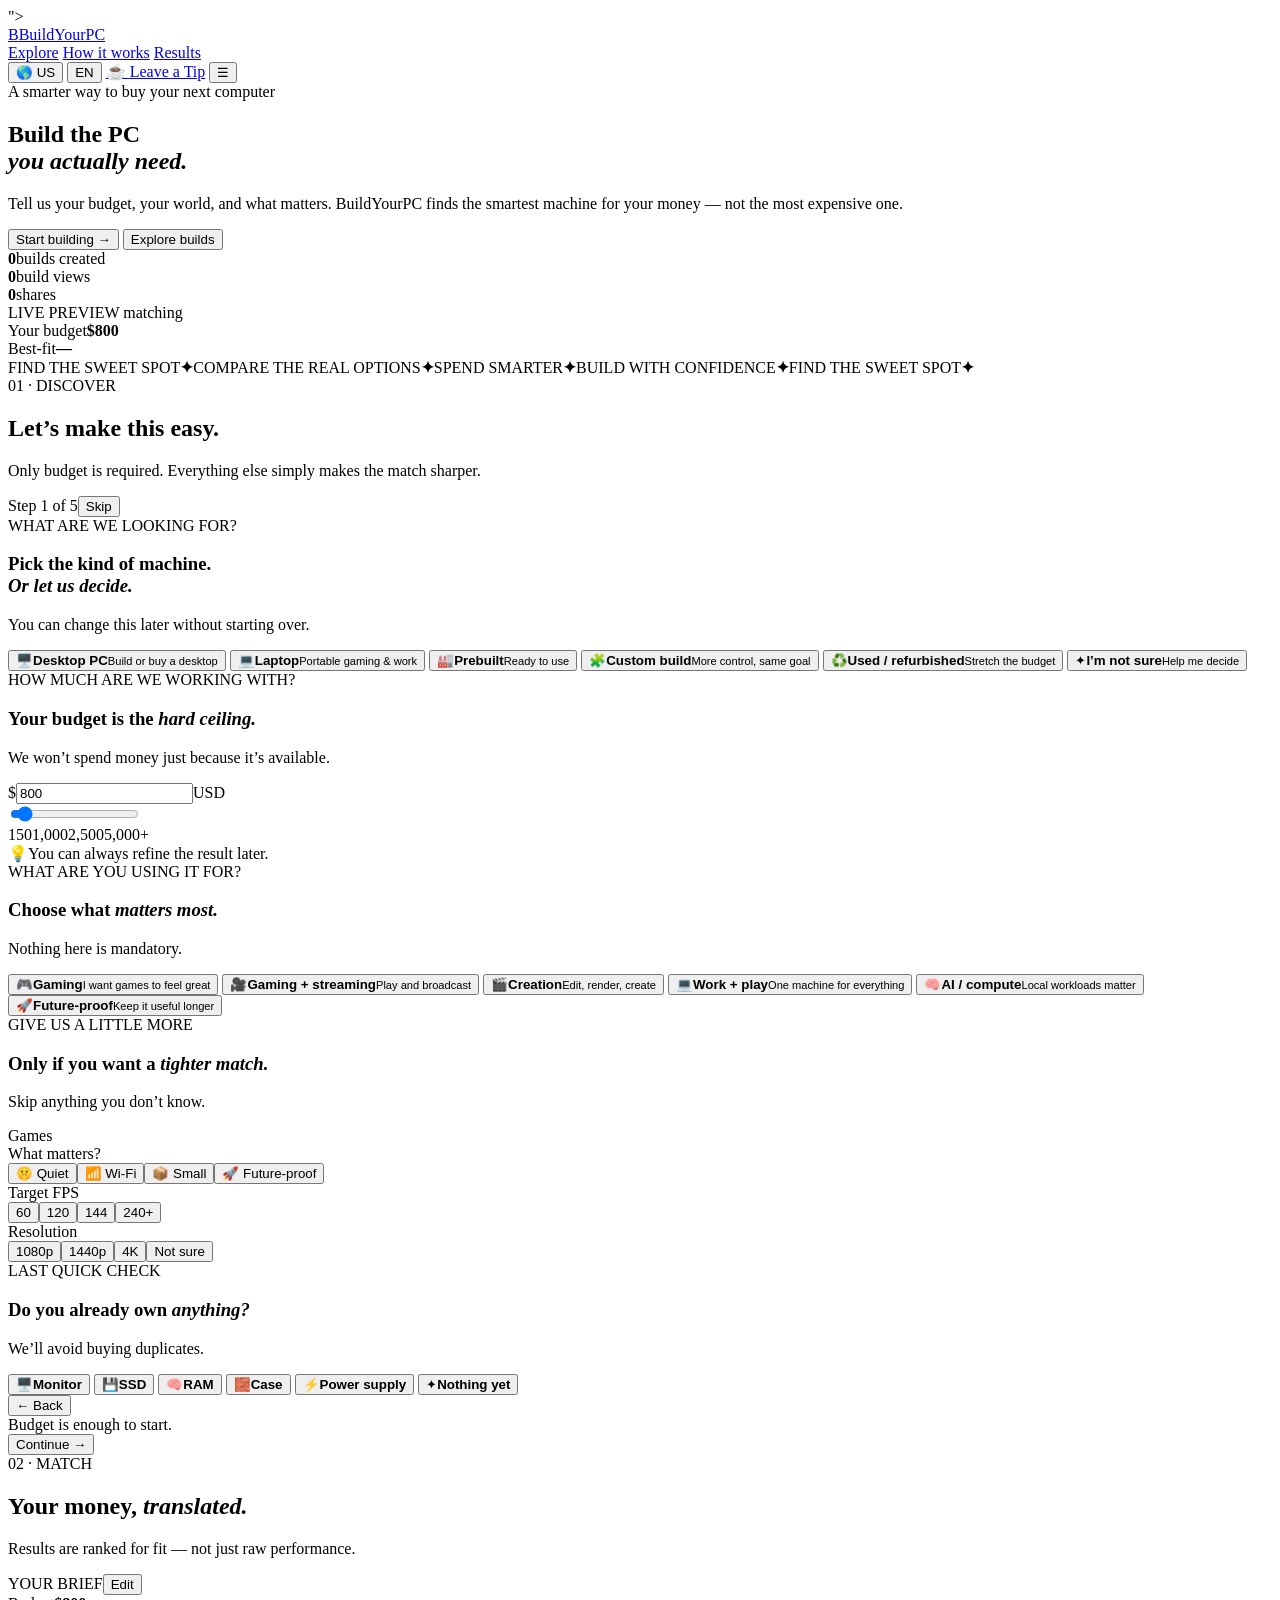
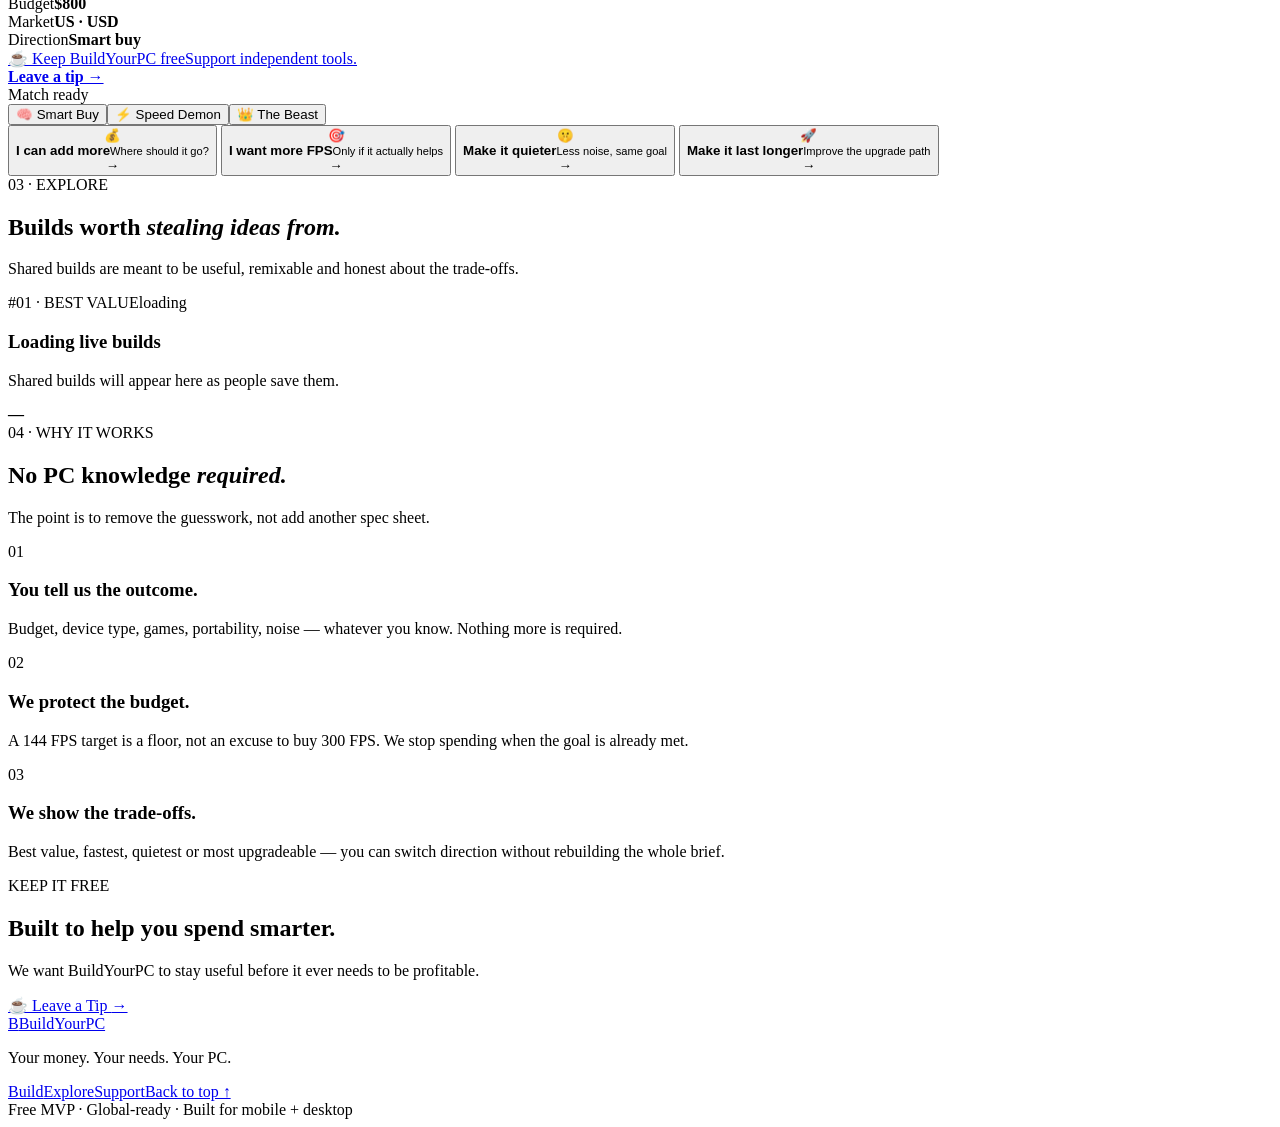
==== commit 047e2257: "Add files via upload" ====
--- a/frontend/index.html
+++ b/frontend/index.html
@@ -5,15 +5,15 @@
   <meta charset="utf-8">
   <meta name="viewport" content="width=device-width, initial-scale=1, viewport-fit=cover">
   <meta name="description" content="BuildYourPC finds the PC, laptop or prebuilt that fits your budget, needs, games and market.">
-  <meta property="og:title" content="BuildYourPC — Your money. Your needs. Your PC.">
-  <meta property="og:description" content="Discover the smartest PC for your money, compare prices and share your build.">
+  <meta property="og:title" content="BuildYourPC — Build smarter. Buy with confidence.">
+  <meta property="og:description" content="Build a compatible PC, compare verified market offers, optimize your budget and understand every trade-off.">
   <meta name="theme-color" content="#08080b">
-  <title>BuildYourPC — Your money. Your needs. Your PC.</title>
-  <link rel="icon" href="data:image/svg+xml,<svg xmlns=%22http://www.w3.org/2000/svg%22 viewBox=%220 0 100 100%22><rect width=%22100%22 height=%22100%22 rx=%2228%22 fill=%22%2308080b%22/><path d=%22M25 56c0-16 12-30 28-30h22v16H53c-7 0-12 6-12 14s5 14 12 14h22v16H53c-16 0-28-14-28-30Z%22 fill=%22%239b5cff%22/></svg>">
+  <title>BuildYourPC — Build smarter. Buy with confidence.</title>
+  <link rel="icon" type="image/png" sizes="512x512" href="/favicon.png"><rect width=%22100%22 height=%22100%22 rx=%2228%22 fill=%22%2308080b%22/><path d=%22M25 56c0-16 12-30 28-30h22v16H53c-7 0-12 6-12 14s5 14 12 14h22v16H53c-16 0-28-14-28-30Z%22 fill=%22%239b5cff%22/></svg>">
   <link rel="preconnect" href="https://fonts.googleapis.com">
   <link rel="preconnect" href="https://fonts.gstatic.com" crossorigin>
   <link href="https://fonts.googleapis.com/css2?family=Inter:wght@400;500;600;700;800&family=Manrope:wght@600;700;800&display=swap" rel="stylesheet">
-  <link rel="stylesheet" href="/styles.css?v=6">
+  <link rel="stylesheet" href="/styles.css?v=15">
 </head>
 <body>
 <div id="toast" class="toast" role="status" aria-live="polite"></div>
@@ -179,6 +179,6 @@
 <div class="language-dock" id="languageDock" hidden><div class="dock-head"><div><span class="section-kicker">LANGUAGE</span><h3>Speak your way.</h3></div><button class="close-dock" data-close>✕</button></div><input class="dock-search" id="langSearch" placeholder="Search language..."><div id="langList" class="dock-list"></div></div>
 <div class="country-dock" id="countryDock" hidden><div class="dock-head"><div><span class="section-kicker">MARKET</span><h3>Where are we shopping?</h3></div><button class="close-dock" data-close>✕</button></div><input class="dock-search" id="countrySearch" placeholder="Search country..."><div id="countryList" class="dock-list"></div></div>
 
-<script src="/config.js?v=6"></script><script src="/app.js?v=6"></script>
+<script src="/config.js?v=16"></script><script src="/app.js?v=16"></script>
 </body>
 </html>
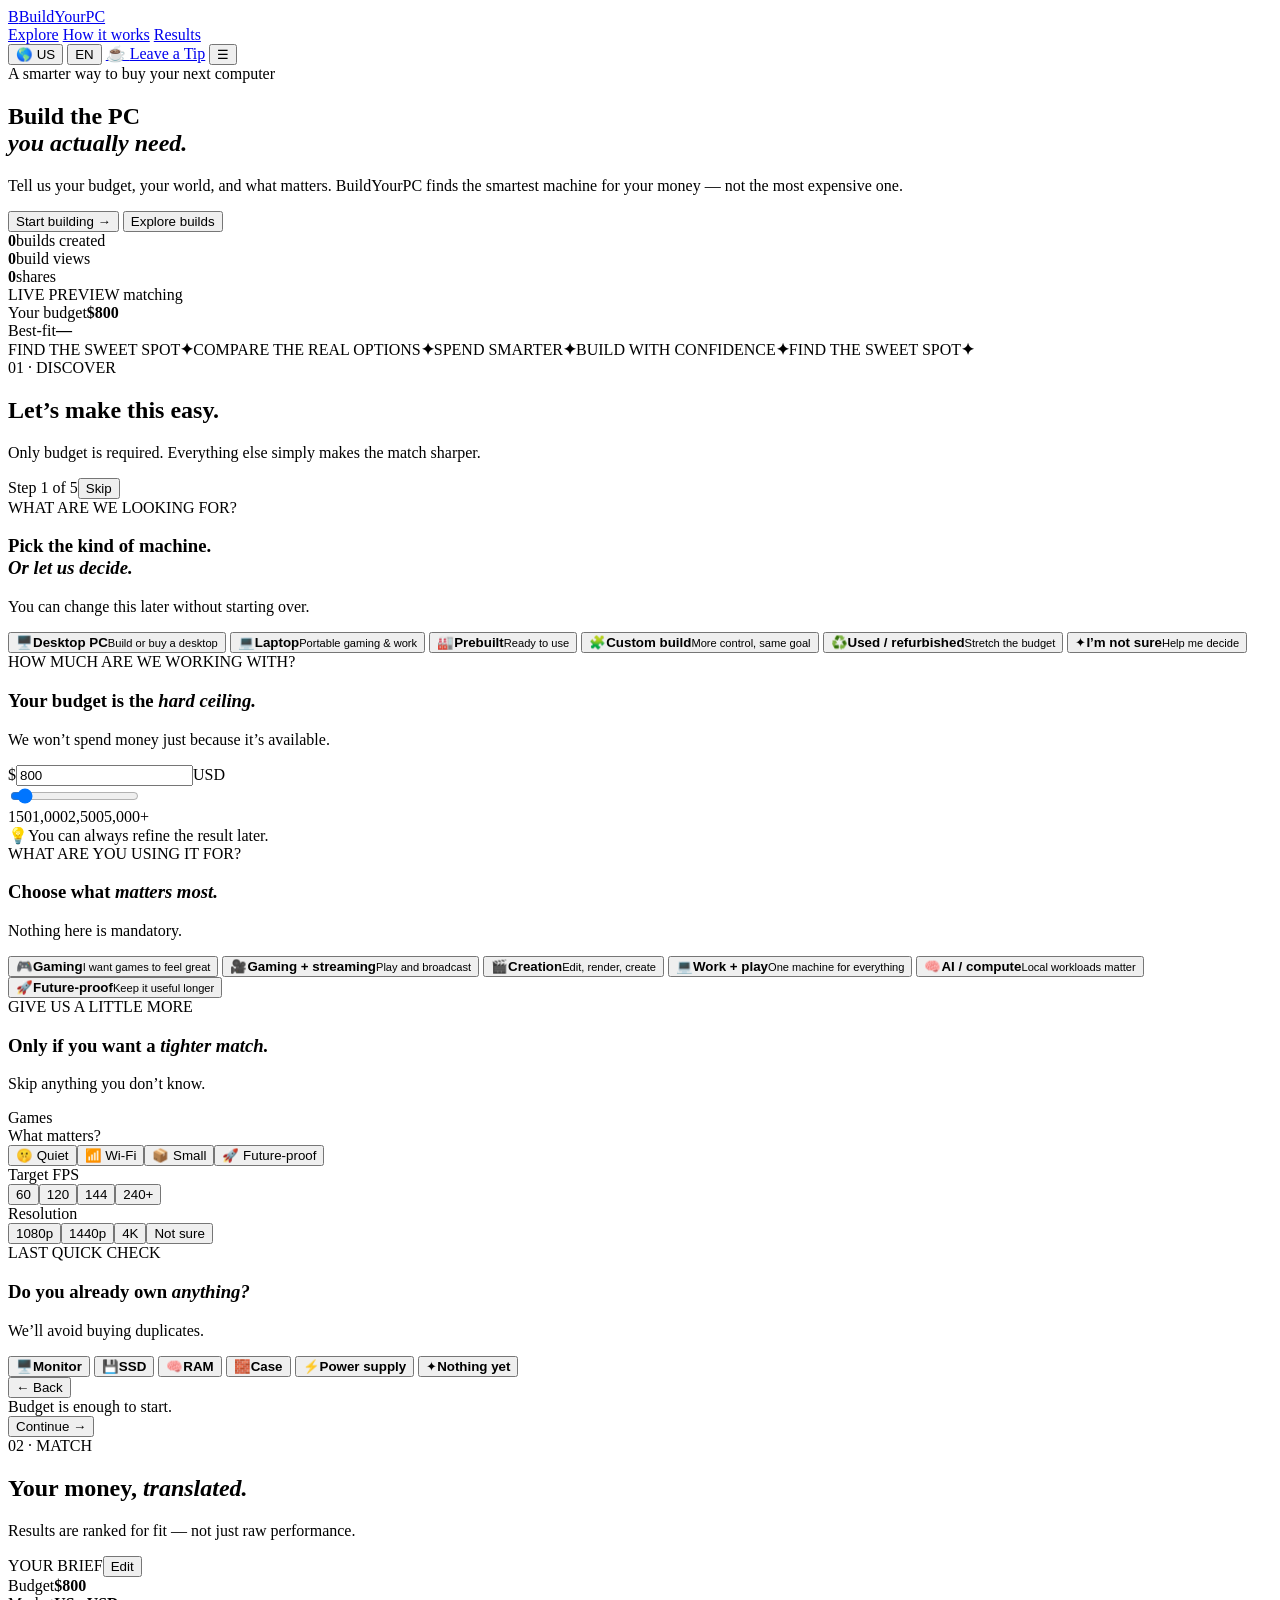
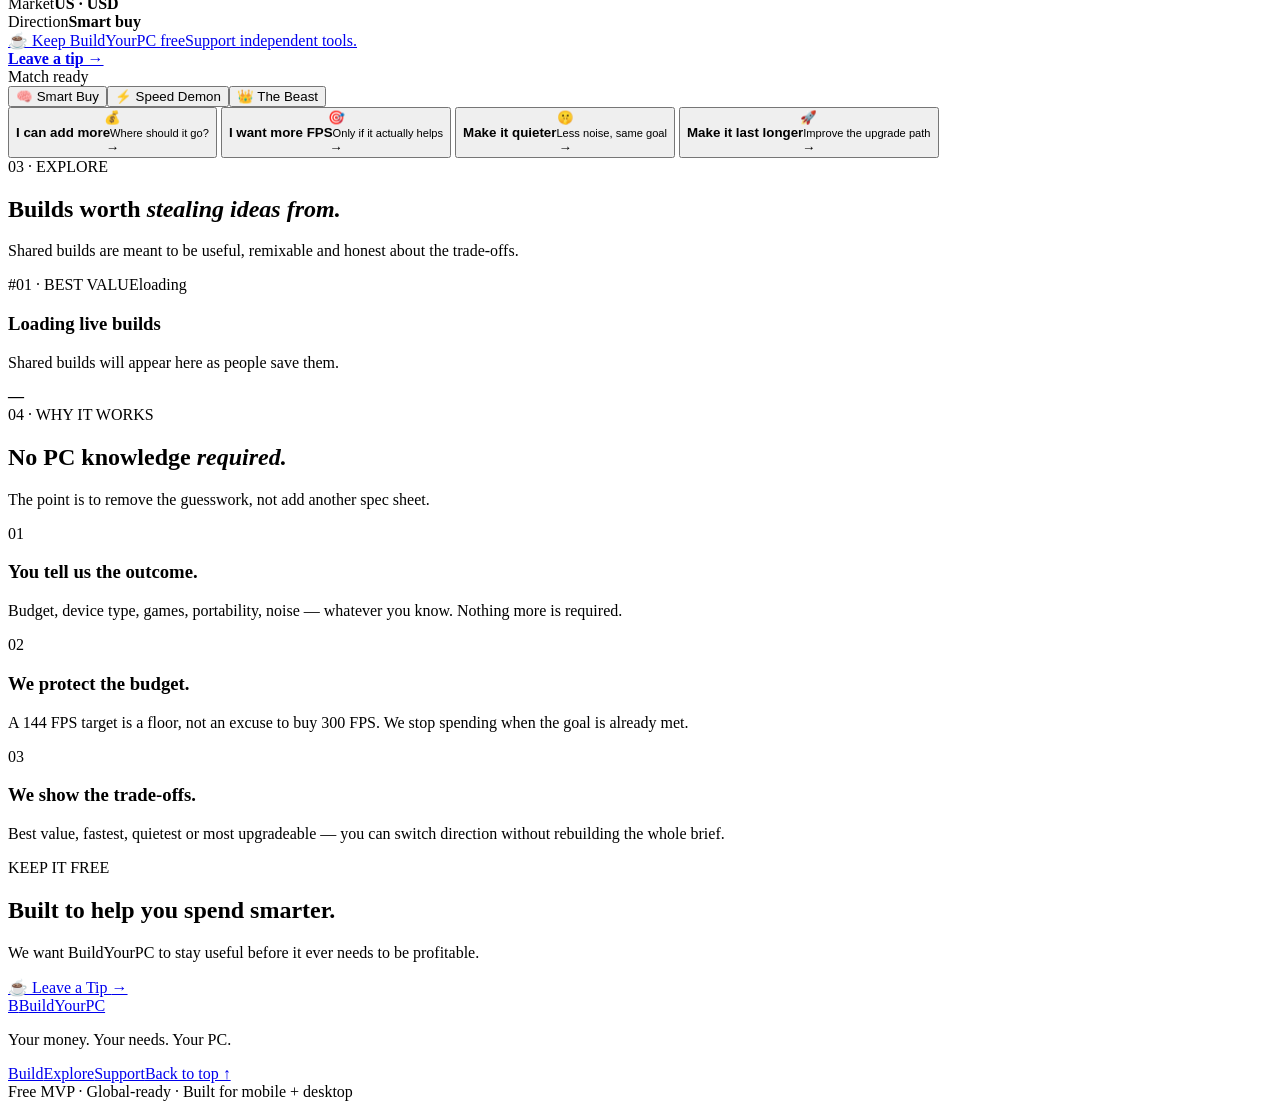
==== commit 0cf98762: "Add files via upload" ====
--- a/frontend/index.html
+++ b/frontend/index.html
@@ -9,11 +9,13 @@
   <meta property="og:description" content="Build a compatible PC, compare verified market offers, optimize your budget and understand every trade-off.">
   <meta name="theme-color" content="#08080b">
   <title>BuildYourPC — Build smarter. Buy with confidence.</title>
-  <link rel="icon" type="image/png" sizes="512x512" href="/favicon.png"><rect width=%22100%22 height=%22100%22 rx=%2228%22 fill=%22%2308080b%22/><path d=%22M25 56c0-16 12-30 28-30h22v16H53c-7 0-12 6-12 14s5 14 12 14h22v16H53c-16 0-28-14-28-30Z%22 fill=%22%239b5cff%22/></svg>">
+  <link rel="icon" type="image/png" href="/favicon.png">
   <link rel="preconnect" href="https://fonts.googleapis.com">
   <link rel="preconnect" href="https://fonts.gstatic.com" crossorigin>
   <link href="https://fonts.googleapis.com/css2?family=Inter:wght@400;500;600;700;800&family=Manrope:wght@600;700;800&display=swap" rel="stylesheet">
   <link rel="stylesheet" href="/styles.css?v=15">
+
+  <script async src="https://pagead2.googlesyndication.com/pagead/js/adsbygoogle.js?client=ca-pub-3776235953985777" crossorigin="anonymous"></script>
 </head>
 <body>
 <div id="toast" class="toast" role="status" aria-live="polite"></div>
@@ -171,6 +173,14 @@
   <section class="section shell tip-section">
     <div class="tip-large reveal"><div><span class="section-kicker">KEEP IT FREE</span><h2>Built to help you spend smarter.</h2><p>We want BuildYourPC to stay useful before it ever needs to be profitable.</p></div><a class="primary-btn" href="https://ko-fi.com/simbawwyy00" target="_blank" rel="noopener">☕ Leave a Tip <span>→</span></a></div>
   </section>
+
+  <section class="ad-section shell" id="adSection" hidden aria-label="Advertisement">
+    <div class="ad-label">Advertisement</div>
+    <div class="ad-frame">
+      <ins id="buildyourpcAd" class="adsbygoogle ad-slot" style="display:block" data-ad-client="ca-pub-3776235953985777" data-ad-slot="" data-ad-format="auto" data-full-width-responsive="true"></ins>
+    </div>
+  </section>
+
 </main>
 
 <footer class="footer shell"><div><a class="brand" href="#top"><span class="brand-mark">B</span><span>BuildYourPC</span></a><p>Your money. Your needs. Your PC.</p></div><div class="footer-links"><a href="#builder">Build</a><a href="#explore">Explore</a><a href="https://ko-fi.com/simbawwyy00" target="_blank" rel="noopener">Support</a><a href="#top">Back to top ↑</a></div><div class="footer-meta">Free MVP · Global-ready · Built for mobile + desktop</div></footer>
@@ -179,6 +189,21 @@
 <div class="language-dock" id="languageDock" hidden><div class="dock-head"><div><span class="section-kicker">LANGUAGE</span><h3>Speak your way.</h3></div><button class="close-dock" data-close>✕</button></div><input class="dock-search" id="langSearch" placeholder="Search language..."><div id="langList" class="dock-list"></div></div>
 <div class="country-dock" id="countryDock" hidden><div class="dock-head"><div><span class="section-kicker">MARKET</span><h3>Where are we shopping?</h3></div><button class="close-dock" data-close>✕</button></div><input class="dock-search" id="countrySearch" placeholder="Search country..."><div id="countryList" class="dock-list"></div></div>
 
+
+<script>
+  // Set a real AdSense ad-unit slot ID after Google gives you one.
+  // Leaving this blank keeps the ad area hidden; no auto ads are enabled.
+  window.BUILDYOURPC_ADSENSE_SLOT_ID = window.BUILDYOURPC_ADSENSE_SLOT_ID || '';
+  window.addEventListener('DOMContentLoaded', function () {
+    var slot = window.BUILDYOURPC_ADSENSE_SLOT_ID;
+    var section = document.getElementById('adSection');
+    var ad = document.getElementById('buildyourpcAd');
+    if (!slot || !section || !ad || !window.adsbygoogle) return;
+    ad.setAttribute('data-ad-slot', slot);
+    section.hidden = false;
+    try { (window.adsbygoogle = window.adsbygoogle || []).push({}); } catch (e) {}
+  });
+</script>
 <script src="/config.js?v=16"></script><script src="/app.js?v=16"></script>
 </body>
 </html>
